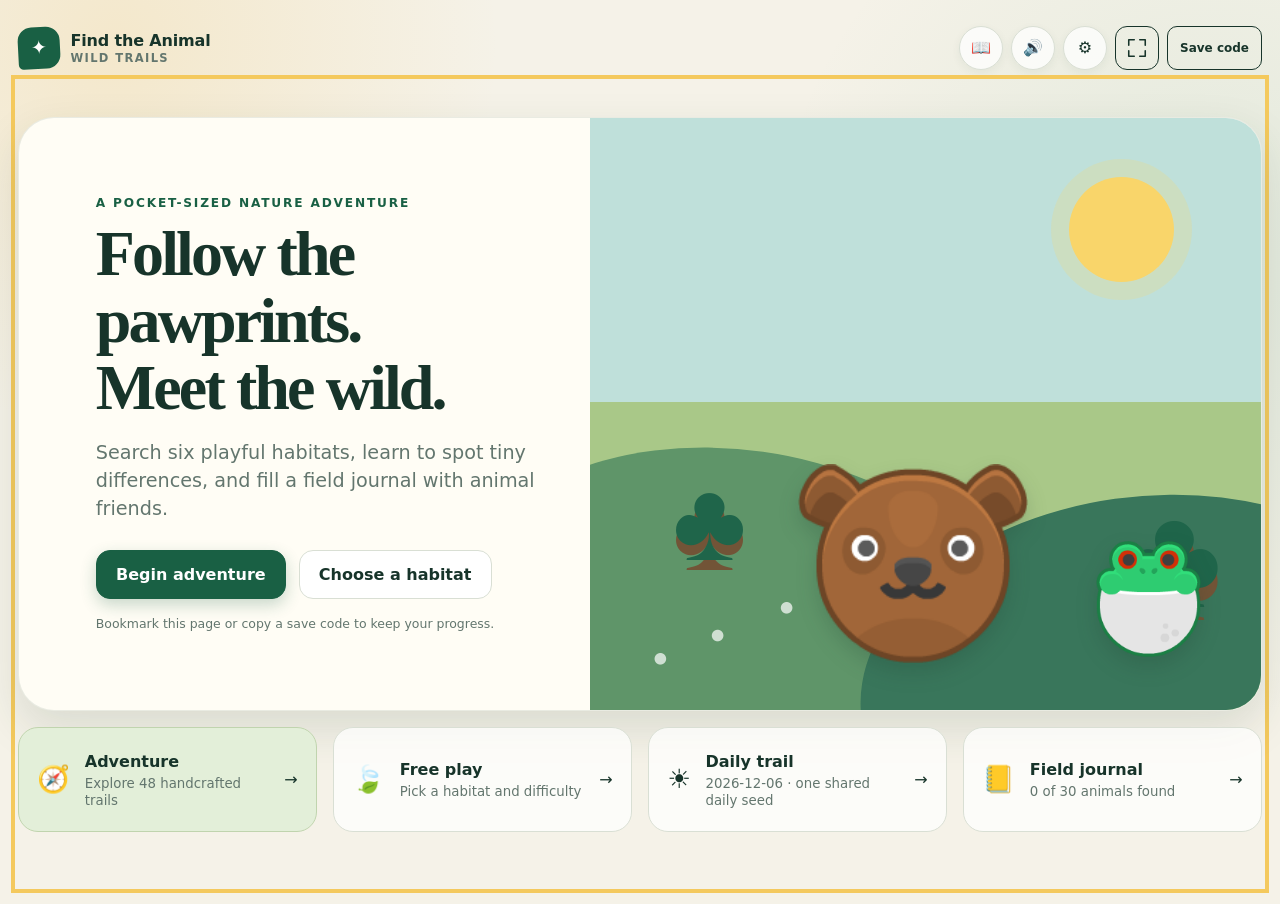
==== find-the-animal/index.html @ 939eff54 "Add matching browser game collection" ====
<!doctype html>
<html lang="en">
<head>
  <meta charset="utf-8">
  <meta name="viewport" content="width=device-width, initial-scale=1, viewport-fit=cover">
  <meta name="theme-color" content="#174936">
  <meta name="description" content="Explore illustrated habitats, find animals, and fill your field journal.">
  <title>Find the Animal · Wild Trails</title>
  <link rel="stylesheet" href="styles.css">
<link rel="stylesheet" href="screen.css?v=4">
</head>
<body data-ug-game="find-the-animal">
<script src="portable-profile.js"></script>
  <a class="skip-link" href="#mainContent">Skip to game</a>
  <div class="app-shell" id="appShell">
    <header class="app-header">
      <button class="brand button-plain" id="homeButton" type="button" aria-label="Go to home"><span class="brand-mark" aria-hidden="true">✦</span><span><strong>Find the Animal</strong><small>Wild Trails</small></span></button>
      <div class="header-actions">
        <button class="icon-button" id="journalButton" type="button" aria-label="Open field journal" title="Field journal">📖</button>
        <button class="icon-button" id="soundButton" type="button" aria-label="Mute sound" aria-pressed="false" title="Sound">🔊</button>
        <button class="icon-button" id="settingsButton" type="button" aria-label="Open settings" title="Settings">⚙</button>
      </div>
    </header>

    <main id="mainContent" tabindex="-1">
      <section class="screen home-screen active" id="homeScreen" aria-labelledby="homeTitle">
        <div class="hero-card">
          <div class="hero-copy">
            <p class="eyebrow">A pocket-sized nature adventure</p>
            <h1 id="homeTitle">Follow the pawprints.<br>Meet the wild.</h1>
            <p class="hero-text">Search six playful habitats, learn to spot tiny differences, and fill a field journal with animal friends.</p>
            <div class="hero-actions"><button class="primary-button" id="continueButton" type="button">Begin adventure</button><button class="secondary-button" id="mapButton" type="button">Choose a habitat</button></div>
            <p class="save-note" id="saveNote">Progress is saved on this device.</p>
          </div>
          <div class="hero-art" aria-hidden="true"><span class="hero-sun"></span><span class="hero-hill hill-one"></span><span class="hero-hill hill-two"></span><span class="hero-tree tree-one">♣</span><span class="hero-tree tree-two">♣</span><img class="hero-animal hero-bear" src="assets/round/bear.png" alt=""><img class="hero-animal hero-frog" src="assets/round/frog.png" alt=""><span class="paw-path">•&nbsp;&nbsp; •&nbsp;&nbsp;&nbsp; •</span></div>
        </div>
        <div class="mode-grid" aria-label="Ways to play">
          <button class="mode-card adventure-card" id="adventureCard" type="button"><span class="mode-icon" aria-hidden="true">🧭</span><span><strong>Adventure</strong><small>Explore 48 handcrafted trails</small></span><span aria-hidden="true">→</span></button>
          <button class="mode-card" id="freePlayButton" type="button"><span class="mode-icon" aria-hidden="true">🍃</span><span><strong>Free play</strong><small>Pick a habitat and difficulty</small></span><span aria-hidden="true">→</span></button>
          <button class="mode-card" id="dailyButton" type="button"><span class="mode-icon" aria-hidden="true">☀️</span><span><strong>Daily trail</strong><small id="dailyLabel">A fresh search for today</small></span><span aria-hidden="true">→</span></button>
          <button class="mode-card" id="collectionButton" type="button"><span class="mode-icon" aria-hidden="true">📒</span><span><strong>Field journal</strong><small id="collectionSummary">0 of 30 animals found</small></span><span aria-hidden="true">→</span></button>
        </div>
      </section>

      <section class="screen map-screen" id="mapScreen" aria-labelledby="mapTitle">
        <div class="screen-heading"><button class="back-button" data-back="home" type="button">← Home</button><div><p class="eyebrow">Adventure map</p><h1 id="mapTitle">Choose a habitat</h1></div><p id="mapProgress">0 of 48 trails complete</p></div>
        <div class="habitat-map" id="habitatMap"></div>
      </section>

      <section class="screen rounds-screen" id="roundsScreen" aria-labelledby="roundsTitle">
        <div class="screen-heading"><button class="back-button" data-back="map" type="button">← Map</button><div><p class="eyebrow" id="roundsEyebrow">Habitat</p><h1 id="roundsTitle">Trails</h1></div><p id="roundsProgress"></p></div>
        <div class="habitat-intro" id="habitatIntro"></div><div class="round-grid" id="roundGrid"></div>
      </section>

      <section class="screen play-screen" id="playScreen" aria-labelledby="targetText">
        <div class="play-topbar">
          <button class="back-button" id="leaveRoundButton" type="button">← Leave</button>
          <div class="trail-heading"><span id="playHabitatIcon" aria-hidden="true">🌿</span><span><strong id="playHabitat">Farm Meadow</strong><small id="playRound">Trail 1 of 8</small></span></div>
          <div class="play-stats"><span class="timer hidden" id="timer" aria-label="Elapsed time">0:00</span><span id="findProgress">0 / 1 found</span><button class="icon-button small" id="pauseButton" type="button" aria-label="Pause game">Ⅱ</button></div>
        </div>
        <div class="play-layout">
          <aside class="target-panel" aria-live="polite">
            <p class="eyebrow" id="targetEyebrow">Your next find</p>
            <div class="target-portrait-wrap"><span class="target-rays" aria-hidden="true"></span><img id="targetPreview" src="assets/round/owl.png" alt=""></div>
            <h1 id="targetText">Find the owl</h1><p id="targetClue">Look closely at its big, watchful eyes.</p>
            <div class="target-tray" id="targetTray" aria-label="Animals to find"></div>
            <button class="hint-button" id="hintButton" type="button"><span aria-hidden="true">💡</span> Give me a hint</button>
            <button class="text-button" id="speakButton" type="button"><span aria-hidden="true">◖))</span> Read the clue</button>
          </aside>
          <div class="scene-frame">
            <div class="scene" id="scene" role="group" aria-label="Animal search scene"><div class="scene-backdrop" id="sceneBackdrop" aria-hidden="true"></div><div class="animal-layer" id="animalLayer"></div><div class="hint-region" id="hintRegion" aria-hidden="true"></div><div class="scene-message" id="sceneMessage" aria-live="polite"></div><div class="scene-sparkles" id="sceneSparkles" aria-hidden="true"></div></div>
            <div class="scene-footer"><span id="ruleLabel">Match the animal in the picture</span><span><kbd>Tab</kbd> moves · <kbd>Enter</kbd> chooses</span></div>
          </div>
        </div>
      </section>

      <section class="screen journal-screen" id="journalScreen" aria-labelledby="journalTitle">
        <div class="screen-heading"><button class="back-button" data-back="home" type="button">← Home</button><div><p class="eyebrow">Your discoveries</p><h1 id="journalTitle">Field journal</h1></div><p id="journalProgress">0 of 30 discovered</p></div>
        <div class="journal-toolbar"><p>Every new friend you find gets a page in your journal.</p><div class="filter-pills" id="journalFilters" aria-label="Filter journal"></div></div><div class="journal-grid" id="journalGrid"></div>
      </section>
    </main>
  </div>

  <dialog class="game-dialog" id="resultDialog" aria-labelledby="resultTitle"><div class="dialog-art" id="resultArt" aria-hidden="true">✦</div><p class="eyebrow" id="resultEyebrow">Trail complete</p><h2 id="resultTitle">Brilliant spotting!</h2><p id="resultMessage">You found every animal on this trail.</p><div class="result-animals" id="resultAnimals"></div><div class="result-badges" id="resultBadges"></div><div class="dialog-actions"><button class="secondary-button" id="resultMapButton" type="button">Back to map</button><button class="primary-button" id="nextRoundButton" type="button">Next trail</button></div></dialog>
  <dialog class="game-dialog compact-dialog" id="pauseDialog" aria-labelledby="pauseTitle"><p class="eyebrow">Take a breather</p><h2 id="pauseTitle">Trail paused</h2><p>Your animals will stay exactly where they are.</p><div class="dialog-actions stacked"><button class="primary-button" id="resumeButton" type="button">Keep searching</button><button class="secondary-button" id="restartButton" type="button">Restart trail</button><button class="text-button" id="pauseLeaveButton" type="button">Leave trail</button></div></dialog>
  <dialog class="game-dialog settings-dialog" id="settingsDialog" aria-labelledby="settingsTitle"><p class="eyebrow">Make it yours</p><h2 id="settingsTitle">Settings</h2><label class="setting-row"><span><strong>Sound effects</strong><small>Friendly taps, chirps, and celebrations</small></span><input id="soundSetting" type="checkbox"></label><label class="setting-row"><span><strong>Gentle motion</strong><small>Small bounces and sparkle effects</small></span><input id="motionSetting" type="checkbox"></label><label class="setting-row"><span><strong>Offer automatic help</strong><small>Suggest a hint after a quiet moment</small></span><input id="autoHintSetting" type="checkbox"></label><button class="danger-button" id="resetProgressButton" type="button">Reset adventure progress</button><button class="primary-button full-button" id="closeSettingsButton" type="button">Done</button></dialog>
  <dialog class="game-dialog setup-dialog" id="freePlayDialog" aria-labelledby="freePlayTitle"><p class="eyebrow">Build your own trail</p><h2 id="freePlayTitle">Free play</h2><fieldset><legend>Habitat</legend><div class="choice-grid" id="freeHabitatChoices"></div></fieldset><fieldset><legend>Difficulty</legend><div class="choice-grid three" id="difficultyChoices"><label><input type="radio" name="difficulty" value="easy" checked><span>Easy<small>8 animals</small></span></label><label><input type="radio" name="difficulty" value="medium"><span>Medium<small>14 animals</small></span></label><label><input type="radio" name="difficulty" value="hard"><span>Tricky<small>20 animals</small></span></label></div></fieldset><label class="setting-row"><span><strong>Challenge clock</strong><small>Track time and careful choices</small></span><input id="challengeSetting" type="checkbox"></label><div class="dialog-actions"><button class="secondary-button" id="cancelFreePlayButton" type="button">Cancel</button><button class="primary-button" id="startFreePlayButton" type="button">Start trail</button></div></dialog>
  <dialog class="game-dialog compact-dialog" id="confirmDialog" aria-labelledby="confirmTitle"><h2 id="confirmTitle">Reset all progress?</h2><p>This clears the field journal, trail stamps, and settings saved on this device.</p><div class="dialog-actions"><button class="secondary-button" id="cancelResetButton" type="button">Keep progress</button><button class="danger-button" id="confirmResetButton" type="button">Reset everything</button></div></dialog>
  <div class="toast" id="toast" role="status" aria-live="polite"></div>
  <script src="game.js"></script>
<script src="screen.js?v=4"></script>
</body>
</html>
---- find-the-animal/styles.css ----
:root{--ink:#17342a;--muted:#63766e;--paper:#fffdf5;--cream:#f5f0df;--line:#d9dfd4;--green:#196044;--green-dark:#113f30;--lime:#d9ed9d;--gold:#efb949;--coral:#ef765e;--shadow:0 18px 45px rgba(31,62,48,.13);--soft-shadow:0 8px 24px rgba(31,62,48,.1);--radius:24px}
*{box-sizing:border-box}html{min-width:300px;background:#e8ecdf}body{margin:0;min-height:100vh;color:var(--ink);background:radial-gradient(circle at 9% 5%,rgba(239,185,73,.18),transparent 24rem),radial-gradient(circle at 95% 30%,rgba(107,176,143,.14),transparent 28rem),#f5f2e8;font-family:ui-rounded,"Avenir Next","Segoe UI",system-ui,sans-serif;line-height:1.45}button,input{font:inherit}button{color:inherit}button:focus-visible,input:focus-visible,[tabindex]:focus-visible{outline:4px solid #f4c95d;outline-offset:3px}button,label{-webkit-tap-highlight-color:transparent}.hidden{display:none!important}.skip-link{position:fixed;z-index:1000;left:1rem;top:-5rem;padding:.7rem 1rem;background:white;border-radius:10px}.skip-link:focus{top:1rem}
.app-shell{width:min(1440px,100%);min-height:100vh;margin:auto;padding:max(14px,env(safe-area-inset-top)) max(18px,env(safe-area-inset-right)) max(18px,env(safe-area-inset-bottom)) max(18px,env(safe-area-inset-left))}.app-header{height:68px;display:flex;align-items:center;justify-content:space-between;gap:1rem}.button-plain{border:0;background:none;padding:0;cursor:pointer}.brand{display:inline-flex;align-items:center;gap:.65rem;text-align:left}.brand-mark{display:grid;place-items:center;width:42px;height:42px;color:white;background:var(--green);border-radius:14px 14px 14px 5px;font-size:1.2rem;transform:rotate(-3deg)}.brand strong,.brand small{display:block;line-height:1.12}.brand strong{font-size:1rem;letter-spacing:-.01em}.brand small{margin-top:2px;color:var(--muted);font-size:.72rem;text-transform:uppercase;letter-spacing:.12em;font-weight:800}.header-actions{display:flex;gap:.5rem}.icon-button{width:44px;height:44px;border:1px solid var(--line);border-radius:50%;background:rgba(255,255,255,.76);box-shadow:0 3px 10px rgba(31,62,48,.06);cursor:pointer}.icon-button:hover{background:white;transform:translateY(-1px)}.icon-button.small{width:36px;height:36px;font-weight:900}
main{min-height:calc(100vh - 96px)}.screen{display:none;animation:screen-in .28s ease both}.screen.active{display:block}@keyframes screen-in{from{opacity:0;transform:translateY(7px)}}.eyebrow{margin:0 0 .45rem;color:var(--green);font-size:.76rem;font-weight:900;letter-spacing:.15em;text-transform:uppercase}h1,h2,p{margin-top:0}h1{letter-spacing:-.045em;line-height:1.05}.home-screen{padding:2.2rem 0 1rem}
.hero-card{min-height:460px;display:grid;grid-template-columns:minmax(0,.92fr) minmax(390px,1.08fr);overflow:hidden;background:var(--paper);border:1px solid rgba(73,105,89,.12);border-radius:36px;box-shadow:var(--shadow)}.hero-copy{align-self:center;padding:clamp(2rem,6vw,5rem);padding-right:2rem}.hero-copy h1{max-width:640px;margin-bottom:1.1rem;font-family:Georgia,"Times New Roman",serif;font-size:clamp(2.6rem,5vw,5rem);font-weight:600}.hero-text{max-width:570px;color:var(--muted);font-size:clamp(1rem,1.5vw,1.2rem)}.hero-actions,.dialog-actions{display:flex;flex-wrap:wrap;gap:.8rem;margin-top:1.7rem}.save-note{margin:1rem 0 0;color:var(--muted);font-size:.78rem}.primary-button,.secondary-button,.danger-button,.hint-button{min-height:48px;padding:.76rem 1.2rem;border-radius:14px;font-weight:850;cursor:pointer;transition:transform .15s,box-shadow .15s,background .15s}.primary-button{color:white;background:var(--green);border:1px solid var(--green);box-shadow:0 6px 16px rgba(25,96,68,.24)}.primary-button:hover{background:var(--green-dark);transform:translateY(-1px)}.secondary-button{background:white;border:1px solid var(--line)}.secondary-button:hover{border-color:#97ad9f;transform:translateY(-1px)}.danger-button{color:#8d271d;background:#fff0ec;border:1px solid #f0b6ad}.text-button{padding:.55rem .4rem;border:0;background:transparent;color:var(--green);text-decoration:underline;text-underline-offset:4px;font-weight:800;cursor:pointer}.full-button{width:100%;margin-top:1rem}
.hero-art{position:relative;min-height:460px;overflow:hidden;background:linear-gradient(#bfe0da 0 48%,#a9c888 48% 100%);isolation:isolate}.hero-sun{position:absolute;width:105px;height:105px;right:13%;top:10%;background:#f9d56a;border-radius:50%;box-shadow:0 0 0 18px rgba(249,213,106,.22)}.hero-hill{position:absolute;bottom:-18%;width:84%;height:62%;border-radius:50% 50% 0 0}.hill-one{left:-20%;background:#5f9569;transform:rotate(8deg)}.hill-two{right:-24%;bottom:-26%;background:#39765b;transform:rotate(-8deg)}.hero-tree{position:absolute;bottom:25%;color:#1f654a;font-family:Georgia,serif;font-size:10rem;line-height:.5;text-shadow:0 15px #725437}.tree-one{left:10%;transform:scale(.7)}.tree-two{right:5%;bottom:19%;transform:scale(.9)}.hero-animal{position:absolute;z-index:2;filter:drop-shadow(0 10px 10px rgba(29,61,45,.2));animation:float 4s ease-in-out infinite}.hero-bear{width:clamp(140px,22vw,230px);left:31%;bottom:8%}.hero-frog{width:clamp(72px,10vw,105px);right:9%;bottom:9%;animation-delay:-1.5s}.paw-path{position:absolute;left:8%;bottom:8%;color:rgba(255,255,255,.7);font-size:2.5rem;transform:rotate(-22deg)}@keyframes float{50%{transform:translateY(-8px) rotate(1deg)}}
.mode-grid{display:grid;grid-template-columns:repeat(4,1fr);gap:1rem;margin-top:1rem}.mode-card{min-height:105px;display:grid;grid-template-columns:auto 1fr auto;align-items:center;gap:.9rem;padding:1rem 1.15rem;text-align:left;background:rgba(255,255,255,.73);border:1px solid var(--line);border-radius:20px;cursor:pointer}.mode-card:hover{background:white;border-color:#9cad9e;transform:translateY(-2px);box-shadow:var(--soft-shadow)}.mode-card strong,.mode-card small{display:block}.mode-card small{margin-top:.2rem;color:var(--muted);line-height:1.25}.mode-icon{font-size:1.65rem}.adventure-card{background:#e3efd9;border-color:#c0d4ae}
.screen-heading{min-height:112px;display:grid;grid-template-columns:minmax(120px,1fr) auto minmax(120px,1fr);align-items:center;gap:1rem}.screen-heading>div{text-align:center}.screen-heading h1{margin:0;font-family:Georgia,serif;font-size:clamp(2rem,4vw,3rem);font-weight:600}.screen-heading>p{margin:0;justify-self:end;color:var(--muted);font-weight:750}.back-button{justify-self:start;padding:.65rem .85rem;background:rgba(255,255,255,.7);border:1px solid var(--line);border-radius:12px;font-weight:800;cursor:pointer}
.habitat-map{display:grid;grid-template-columns:repeat(3,minmax(0,1fr));gap:1rem;padding-bottom:2rem}.habitat-card{position:relative;min-height:250px;overflow:hidden;padding:1.4rem;text-align:left;border:0;border-radius:26px;box-shadow:var(--soft-shadow);cursor:pointer;isolation:isolate}.habitat-card::before,.habitat-card::after{content:"";position:absolute;z-index:-1;border-radius:50%}.habitat-card::before{width:250px;height:150px;right:-50px;bottom:-65px;background:rgba(255,255,255,.18)}.habitat-card::after{width:120px;height:120px;right:40px;top:-50px;background:rgba(255,255,255,.15)}.habitat-card:hover:not(:disabled){transform:translateY(-3px);box-shadow:0 14px 32px rgba(31,62,48,.17)}.habitat-card:disabled{filter:saturate(.25);cursor:not-allowed;opacity:.72}.habitat-card .map-icon{display:block;margin:.4rem 0 2.5rem;font-size:3.7rem;filter:drop-shadow(0 5px 4px rgba(0,0,0,.1))}.habitat-card h2{margin-bottom:.2rem;font-family:Georgia,serif;font-size:1.6rem}.habitat-card p{margin:0;opacity:.75}.habitat-card .card-progress{position:absolute;top:1rem;right:1rem;padding:.35rem .65rem;background:rgba(255,255,255,.7);border-radius:999px;font-size:.75rem;font-weight:850}.habitat-card .lock{position:absolute;inset:0;display:grid;place-content:center;text-align:center;background:rgba(244,242,231,.45);backdrop-filter:blur(2px);font-weight:850}.habitat-card .lock span{font-size:1.5rem}
.habitat-intro{min-height:130px;display:flex;align-items:center;gap:1.4rem;padding:1.25rem 1.5rem;margin-bottom:1rem;border-radius:24px;background:var(--paper);border:1px solid var(--line)}.habitat-intro .intro-icon{font-size:4rem}.habitat-intro h2{margin-bottom:.2rem}.habitat-intro p{margin:0;color:var(--muted)}.round-grid{display:grid;grid-template-columns:repeat(4,1fr);gap:1rem;padding-bottom:2rem}.round-card{position:relative;min-height:175px;padding:1.1rem;text-align:left;background:rgba(255,255,255,.78);border:1px solid var(--line);border-radius:20px;cursor:pointer}.round-card:hover:not(:disabled){background:white;transform:translateY(-2px);box-shadow:var(--soft-shadow)}.round-card:disabled{opacity:.5;cursor:not-allowed}.round-card .round-number{display:grid;place-items:center;width:36px;height:36px;margin-bottom:1.2rem;border-radius:50%;background:var(--cream);font-weight:900}.round-card.complete .round-number{color:white;background:var(--green)}.round-card h3{margin:0 0 .25rem;font-size:1rem}.round-card p{margin:0;color:var(--muted);font-size:.84rem}.round-card .stars{position:absolute;top:1.1rem;right:1rem;color:#d49920;letter-spacing:.08em}
.play-screen{padding-top:.35rem}.play-topbar{min-height:58px;display:grid;grid-template-columns:1fr auto 1fr;align-items:center;gap:1rem}.trail-heading{display:inline-flex;align-items:center;gap:.6rem}.trail-heading>span:first-child{font-size:1.55rem}.trail-heading strong,.trail-heading small{display:block;text-align:center}.trail-heading small{color:var(--muted);font-size:.72rem}.play-stats{justify-self:end;display:flex;align-items:center;gap:.7rem;color:var(--muted);font-size:.85rem;font-weight:850}.timer{color:var(--green);font-variant-numeric:tabular-nums}.play-layout{height:calc(100vh - 148px);min-height:540px;display:grid;grid-template-columns:minmax(225px,280px) minmax(0,1fr);gap:1rem}.target-panel{display:flex;flex-direction:column;align-items:center;overflow:auto;padding:1.15rem;text-align:center;background:rgba(255,253,245,.88);border:1px solid var(--line);border-radius:24px;box-shadow:var(--soft-shadow)}.target-portrait-wrap{position:relative;width:125px;height:125px;display:grid;place-items:center;margin:.3rem auto .8rem}.target-rays{position:absolute;inset:0;border-radius:50%;background:repeating-conic-gradient(from 0deg,rgba(239,185,73,.3) 0 8deg,transparent 8deg 20deg);animation:spin 18s linear infinite}.target-portrait-wrap img{position:relative;width:95px;height:95px;object-fit:contain;filter:drop-shadow(0 5px 5px rgba(30,55,42,.12))}@keyframes spin{to{transform:rotate(1turn)}}.target-panel h1{margin-bottom:.45rem;font-family:Georgia,serif;font-size:1.65rem;font-weight:600}.target-panel>p:not(.eyebrow){color:var(--muted);font-size:.9rem}.target-tray{display:flex;justify-content:center;flex-wrap:wrap;gap:.35rem;min-height:40px;margin:.25rem 0 .8rem}.tray-animal{width:38px;height:38px;display:grid;place-items:center;background:white;border:1px solid var(--line);border-radius:50%}.tray-animal img{width:31px;height:31px;object-fit:contain}.tray-animal.found{background:#d9ed9d;opacity:.6}.tray-animal.found img{filter:grayscale(1)}.hint-button{width:100%;margin-top:auto;color:var(--green-dark);background:var(--lime);border:1px solid #bfd279}.hint-button:hover{background:#cce281;transform:translateY(-1px)}.target-panel .text-button{margin-top:.3rem;font-size:.82rem}
.scene-frame{min-width:0;display:flex;flex-direction:column;overflow:hidden;background:white;border:1px solid rgba(37,75,56,.15);border-radius:26px;box-shadow:var(--shadow)}.scene{position:relative;flex:1;min-height:0;overflow:hidden;isolation:isolate;container-type:size}.scene-backdrop,.animal-layer,.hint-region{position:absolute;inset:0}.scene-backdrop{z-index:-3;overflow:hidden}.scene-backdrop::before,.scene-backdrop::after{content:"";position:absolute;pointer-events:none}.animal-layer{z-index:2}.scene-footer{min-height:42px;display:flex;justify-content:space-between;gap:1rem;align-items:center;padding:.55rem 1rem;color:var(--muted);background:#fffdf8;border-top:1px solid var(--line);font-size:.78rem}kbd{padding:.1rem .3rem;background:#f1efe6;border:1px solid #ccc9bd;border-radius:4px;font:inherit;font-size:.7rem}
.scene.farm .scene-backdrop{background:linear-gradient(#a9dbe1 0 55%,#a5cd77 55% 100%)}.scene.woodland .scene-backdrop{background:linear-gradient(#b8d1b0 0 52%,#668c58 52% 100%)}.scene.savanna .scene-backdrop{background:linear-gradient(#efcb80 0 58%,#cea84f 58% 100%)}.scene.rainforest .scene-backdrop{background:linear-gradient(#86c6af 0 50%,#327657 50% 100%)}.scene.bamboo .scene-backdrop{background:linear-gradient(#d9e7a9 0 50%,#8cb76c 50% 100%)}.scene.coast .scene-backdrop{background:linear-gradient(#9dd8e6 0 48%,#5eb7c6 48% 72%,#e8d099 72% 100%)}.scene-backdrop::before{left:-6%;bottom:-21%;width:68%;height:53%;background:rgba(255,255,255,.18);border-radius:50%;transform:rotate(5deg);box-shadow:450px 20px 0 rgba(28,85,59,.13)}.scene-backdrop::after{right:7%;top:9%;width:74px;height:74px;background:rgba(255,227,128,.9);border-radius:50%;box-shadow:0 0 0 15px rgba(255,227,128,.2)}.landmark{position:absolute;pointer-events:none;user-select:none;filter:drop-shadow(0 7px 5px rgba(26,63,45,.11))}.landmark.tree{bottom:15%;width:16%;height:45%}.landmark.tree::before{content:"";position:absolute;left:43%;bottom:0;width:14%;height:48%;background:#725238;border-radius:8px}.landmark.tree::after{content:"";position:absolute;inset:0 0 32%;background:#39785b;border-radius:50% 45% 48% 42%}.landmark.tree.one{left:2%;transform:scale(.8)}.landmark.tree.two{right:2%;transform:scale(1.15)}.landmark.barn{left:38%;bottom:27%;width:21%;height:28%;background:#b95042;clip-path:polygon(0 28%,50% 0,100% 28%,100% 100%,0 100%)}.landmark.barn::after{content:"";position:absolute;left:38%;bottom:0;width:25%;height:45%;background:#f1d49a;border-radius:4px 4px 0 0}.landmark.pond{left:30%;bottom:5%;width:34%;height:12%;background:rgba(83,174,192,.58);border-radius:50%;border:6px solid rgba(209,220,148,.6)}.landmark.mountain{left:22%;bottom:36%;width:30%;height:31%;background:rgba(80,118,103,.25);clip-path:polygon(50% 0,100% 100%,0 100%)}.landmark.reeds{left:8%;bottom:17%;width:3px;height:20%;background:#477449;box-shadow:12px 10px #477449,24px -5px #477449,36px 12px #477449}.landmark.bamboo-stalk{bottom:8%;width:12px;height:72%;background:repeating-linear-gradient(#608d4f 0 22px,#a9cb70 22px 26px);border-radius:8px;opacity:.72}.landmark.bamboo-stalk.one{left:8%;transform:rotate(-4deg)}.landmark.bamboo-stalk.two{right:9%;transform:rotate(5deg);height:64%}.landmark.ice{right:4%;bottom:21%;width:30%;height:18%;background:rgba(231,250,255,.74);clip-path:polygon(0 85%,15% 38%,35% 55%,55% 0,72% 52%,100% 73%,100% 100%,0 100%)}
.animal-button{position:absolute;left:var(--x);top:var(--y);width:clamp(48px,var(--animal-size,10cqw),88px);aspect-ratio:1;padding:3px;border:0;border-radius:50%;background:transparent;cursor:pointer;transform:translate(-50%,-50%) rotate(var(--rotation));transition:filter .2s,opacity .2s,transform .2s;touch-action:manipulation}.animal-button img{width:100%;height:100%;object-fit:contain;pointer-events:none;filter:drop-shadow(0 5px 3px rgba(25,50,39,.22))}.animal-button:hover{transform:translate(-50%,-50%) rotate(0) scale(1.1);z-index:5}.animal-button:focus-visible{z-index:6;background:rgba(255,255,255,.32);border-radius:18px}.animal-button.wrong{animation:nope .42s ease}.animal-button.found{pointer-events:none;filter:saturate(.45);opacity:.54}.animal-button.found::after{content:"✓";position:absolute;right:-2px;top:-4px;display:grid;place-items:center;width:24px;height:24px;color:white;background:var(--green);border:3px solid white;border-radius:50%;font-weight:900}.animal-button.target-hint{z-index:8;animation:target-pulse 1s ease infinite}.animal-button.target-hint::before{content:"";position:absolute;inset:-8px;border:4px solid #fff4a3;border-radius:50%;box-shadow:0 0 0 4px #e99e22}@keyframes nope{25%,75%{transform:translate(calc(-50% - 8px),-50%) rotate(-7deg)}50%{transform:translate(calc(-50% + 8px),-50%) rotate(7deg)}}@keyframes target-pulse{50%{transform:translate(-50%,-50%) scale(1.14) rotate(0)}}.scene.hint-dim .animal-button:not(.target-hint):not(.found){opacity:.28;filter:grayscale(.35)}.hint-region{z-index:1;display:none;width:48%;height:48%;left:var(--hint-x);top:var(--hint-y);transform:translate(-50%,-50%);border:5px dashed rgba(255,244,163,.95);border-radius:50%;background:rgba(255,236,131,.14);box-shadow:0 0 0 999px rgba(16,58,42,.08)}.hint-region.visible{display:block;animation:region-in .4s ease}@keyframes region-in{from{transform:translate(-50%,-50%) scale(.8);opacity:0}}.scene-message{position:absolute;z-index:20;left:50%;bottom:5%;max-width:80%;padding:.65rem 1rem;color:white;background:rgba(18,56,42,.92);border-radius:999px;font-size:.88rem;font-weight:800;text-align:center;opacity:0;transform:translate(-50%,8px);pointer-events:none}.scene-message.visible{animation:message 2.2s ease}@keyframes message{12%,78%{opacity:1;transform:translate(-50%,0)}}.scene-sparkles{position:absolute;z-index:20;pointer-events:none}.spark{position:absolute;width:9px;height:9px;border-radius:50% 0 50% 50%;background:var(--spark);animation:burst .75s ease-out both}@keyframes burst{from{transform:translate(0,0) scale(.2) rotate(0);opacity:1}to{transform:translate(var(--dx),var(--dy)) scale(1.3) rotate(160deg);opacity:0}}
.journal-toolbar{display:flex;justify-content:space-between;align-items:center;gap:1rem;margin-bottom:1rem}.journal-toolbar p{margin:0;color:var(--muted)}.filter-pills{display:flex;flex-wrap:wrap;justify-content:flex-end;gap:.4rem}.filter-pill{padding:.4rem .7rem;background:white;border:1px solid var(--line);border-radius:999px;font-size:.8rem;cursor:pointer}.filter-pill.active{color:white;background:var(--green);border-color:var(--green)}.journal-grid{display:grid;grid-template-columns:repeat(6,minmax(0,1fr));gap:.8rem;padding-bottom:2rem}.journal-entry{min-height:165px;display:flex;flex-direction:column;align-items:center;justify-content:center;gap:.5rem;padding:.85rem;background:rgba(255,255,255,.75);border:1px solid var(--line);border-radius:18px;text-align:center}.journal-entry img{width:92px;height:82px;object-fit:contain}.journal-entry strong{text-transform:capitalize}.journal-entry small{color:var(--muted)}.journal-entry.unknown img{filter:grayscale(1) brightness(.2);opacity:.13}.journal-entry.unknown strong{color:var(--muted)}
dialog{color:var(--ink)}.game-dialog{width:min(520px,calc(100% - 2rem));padding:2rem;text-align:center;background:var(--paper);border:0;border-radius:28px;box-shadow:0 25px 80px rgba(20,48,35,.3)}.game-dialog::backdrop{background:rgba(14,42,31,.57);backdrop-filter:blur(4px)}.game-dialog[open]{animation:dialog-in .24s ease}@keyframes dialog-in{from{opacity:0;transform:scale(.94) translateY(8px)}}.game-dialog h2{margin-bottom:.6rem;font-family:Georgia,serif;font-size:2rem}.game-dialog>p:not(.eyebrow){color:var(--muted)}.dialog-art{width:66px;height:66px;display:grid;place-items:center;margin:0 auto .8rem;color:white;background:var(--green);border-radius:50% 50% 50% 15%;font-size:2rem}.result-animals{display:flex;flex-wrap:wrap;justify-content:center;gap:.45rem;margin:1rem 0}.result-animals img{width:58px;height:58px;padding:4px;object-fit:contain;background:white;border:1px solid var(--line);border-radius:50%}.result-badges{display:flex;justify-content:center;gap:.45rem;color:#835c0f;font-size:.84rem;font-weight:850}.result-badges span{padding:.4rem .65rem;background:#fff2bd;border-radius:999px}.dialog-actions{justify-content:center}.dialog-actions.stacked{flex-direction:column}.compact-dialog{width:min(420px,calc(100% - 2rem))}.settings-dialog{text-align:left}.settings-dialog .eyebrow,.settings-dialog h2{text-align:center}.setting-row{display:flex;align-items:center;justify-content:space-between;gap:1rem;padding:.9rem 0;border-bottom:1px solid var(--line);cursor:pointer}.setting-row strong,.setting-row small{display:block}.setting-row small{margin-top:.15rem;color:var(--muted);font-size:.78rem}.setting-row input{width:48px;height:26px;accent-color:var(--green)}.settings-dialog .danger-button{width:100%;margin-top:1rem}.setup-dialog{width:min(610px,calc(100% - 2rem));text-align:left}.setup-dialog .eyebrow,.setup-dialog h2{text-align:center}fieldset{margin:1rem 0;padding:0;border:0}legend{margin-bottom:.5rem;font-weight:850}.choice-grid{display:grid;grid-template-columns:repeat(3,1fr);gap:.5rem}.choice-grid label{cursor:pointer}.choice-grid input{position:absolute;opacity:0}.choice-grid label>span{min-height:64px;display:flex;flex-direction:column;justify-content:center;padding:.65rem;background:white;border:2px solid var(--line);border-radius:12px;text-align:center;font-weight:850}.choice-grid label small{display:block;color:var(--muted);font-size:.72rem;font-weight:600}.choice-grid input:checked+span{border-color:var(--green);background:#e6f1df}.choice-grid input:focus-visible+span{outline:4px solid #f4c95d;outline-offset:2px}.toast{position:fixed;z-index:2000;left:50%;bottom:max(24px,env(safe-area-inset-bottom));max-width:calc(100% - 2rem);padding:.7rem 1rem;color:white;background:#173f31;border-radius:999px;box-shadow:var(--soft-shadow);opacity:0;transform:translate(-50%,12px);pointer-events:none}.toast.visible{animation:toast 2.8s ease}@keyframes toast{12%,82%{opacity:1;transform:translate(-50%,0)}}
@media(max-width:1000px){.hero-card{grid-template-columns:1fr 1fr}.mode-grid{grid-template-columns:repeat(2,1fr)}.habitat-map{grid-template-columns:repeat(2,1fr)}.round-grid{grid-template-columns:repeat(3,1fr)}.journal-grid{grid-template-columns:repeat(4,1fr)}}
@media(max-width:760px){.app-shell{padding-left:10px;padding-right:10px}.app-header{height:58px}.brand-mark{width:36px;height:36px}.brand strong{font-size:.9rem}.hero-card{min-height:auto;display:flex;flex-direction:column;border-radius:26px}.hero-copy{padding:2rem 1.3rem}.hero-copy h1{font-size:clamp(2.45rem,12vw,4rem)}.hero-art{min-height:290px;order:-1}.mode-grid{grid-template-columns:1fr}.mode-card{min-height:84px}.screen-heading{grid-template-columns:auto 1fr;padding:1rem 0}.screen-heading>div{text-align:left}.screen-heading>p{grid-column:2;justify-self:start;font-size:.82rem}.habitat-map{grid-template-columns:1fr}.habitat-card{min-height:210px}.round-grid{grid-template-columns:repeat(2,1fr)}.play-topbar{grid-template-columns:auto 1fr auto}.trail-heading{justify-content:center}.play-stats>span:not(.timer){display:none}.play-layout{height:auto;min-height:calc(100vh - 128px);display:flex;flex-direction:column;gap:.6rem}.target-panel{position:relative;min-height:150px;display:grid;grid-template-columns:80px 1fr auto;grid-template-rows:auto auto auto;column-gap:.75rem;padding:.75rem;text-align:left;overflow:visible}.target-panel .eyebrow{grid-column:2;margin:0}.target-portrait-wrap{grid-row:1/4;width:76px;height:76px;margin:0}.target-portrait-wrap img{width:66px;height:66px}.target-panel h1{grid-column:2;margin:0;font-size:1.35rem}.target-panel>p:not(.eyebrow){grid-column:2;margin:0;font-size:.78rem}.target-tray{grid-column:3;grid-row:1/4;align-self:center;flex-direction:column;margin:0}.tray-animal{width:29px;height:29px}.tray-animal img{width:24px;height:24px}.hint-button{position:absolute;right:8px;bottom:-48px;z-index:30;width:auto;min-height:40px;padding:.55rem .75rem;font-size:.78rem}.target-panel .text-button{display:none}.scene-frame{min-height:470px;border-radius:20px}.scene-footer{justify-content:center}.scene-footer span:last-child{display:none}.animal-button{width:clamp(46px,var(--animal-size,14cqw),68px)}.journal-toolbar{align-items:flex-start;flex-direction:column}.filter-pills{justify-content:flex-start}.journal-grid{grid-template-columns:repeat(3,1fr)}}
@media(max-width:430px){.header-actions .icon-button{width:38px;height:38px}.round-grid{gap:.6rem}.round-card{min-height:155px;padding:.9rem}.journal-grid{grid-template-columns:repeat(2,1fr)}.journal-entry{min-height:150px}.choice-grid{grid-template-columns:repeat(2,1fr)}.game-dialog{padding:1.3rem}}
@media(max-height:570px) and (orientation:landscape){.app-header{display:none}main{min-height:100vh}.play-screen{padding:4px}.play-topbar{min-height:42px}.play-layout{height:calc(100vh - 50px);min-height:0;display:grid;grid-template-columns:195px 1fr}.target-panel{display:flex;min-height:0;padding:.6rem;text-align:center}.target-panel .target-portrait-wrap{width:65px;height:65px;margin:0}.target-panel .target-portrait-wrap img{width:55px;height:55px}.target-panel h1{font-size:1.15rem}.target-panel>p:not(.eyebrow),.target-panel .text-button{display:none}.target-tray{flex-direction:row}.hint-button{position:static;width:100%;margin-top:auto}.scene-frame{min-height:0}}
@media(prefers-reduced-motion:reduce){*,*::before,*::after{scroll-behavior:auto!important;animation-duration:.01ms!important;animation-iteration-count:1!important;transition-duration:.01ms!important}}body.reduce-motion *,body.reduce-motion *::before,body.reduce-motion *::after{animation-duration:.01ms!important;animation-iteration-count:1!important;transition-duration:.01ms!important}
---- find-the-animal/screen.css ----
/* Scoped display controls, usable with every game's own visual theme. */
.ug-screen-toggle{box-sizing:border-box!important;display:inline-flex!important;align-items:center;justify-content:center;flex:0 0 44px;width:44px!important;min-width:44px!important;height:44px!important;min-height:44px!important;padding:10px!important;border:1px solid currentColor!important;border-radius:12px!important;background:transparent!important;color:inherit!important;cursor:pointer;touch-action:manipulation;pointer-events:auto;vertical-align:middle}
.ug-screen-toggle svg{display:block!important;width:22px!important;height:22px!important;fill:none!important;stroke:currentColor!important;stroke-width:1.7;stroke-linecap:round;stroke-linejoin:round}
.ug-screen-label,.ug-screen-status:not(.ug-screen-notice){position:absolute;width:1px;height:1px;padding:0;margin:-1px;overflow:hidden;clip-path:inset(50%);white-space:nowrap;border:0}
.ug-screen-toggle:focus-visible,.ug-screen-exit:focus-visible{outline:3px solid #d3a942!important;outline-offset:3px}
.ug-screen-exit{position:fixed;z-index:2147483000;right:max(8px,env(safe-area-inset-right));bottom:max(8px,env(safe-area-inset-bottom));min-height:44px;padding:9px 14px;border:1px solid #688279;border-radius:12px;background:#173e35;color:#fffcef;font:600 13px/1.3 system-ui,sans-serif;box-shadow:0 3px 16px #0003;cursor:pointer;touch-action:manipulation}
.ug-screen-exit[hidden]{display:none!important}
.ug-screen-notice{position:fixed;z-index:2147482999;left:max(12px,env(safe-area-inset-left));bottom:max(64px,calc(env(safe-area-inset-bottom) + 56px));width:min(340px,calc(100% - 24px));margin:0;padding:10px 14px;border-radius:12px;color:#fffcef;background:#173e35;font:13px/1.5 system-ui,sans-serif;pointer-events:none}
html.ug-fullscreen{width:100%;height:100%;min-height:100dvh;overflow:auto}
.ug-fullscreen body{min-height:100dvh}
.ug-fullscreen .shell{max-width:1600px}
/* The exit never covers a canvas: reserve space below its touch controls. */
.ug-fullscreen body{padding-bottom:60px}
.ug-fullscreen body[data-ug-game="swipe"]{padding-bottom:0}
.ug-fullscreen body[data-ug-game="swipe"] .ug-screen-exit{top:max(8px,env(safe-area-inset-top));bottom:auto;right:50%;transform:translateX(50%)}
.ug-fullscreen body[data-ug-game="pearls"] .touch-controls{bottom:76px}
.ug-fullscreen body[data-ug-game="pearls"] .ability-bar{bottom:64px}
/* Long labels wrap rather than stretching phone headers or hiding controls. */
.ug-screen-host{flex-wrap:wrap}
.ug-screen-toggle.ug-screen-secondary{display:none!important}
@media(max-height:570px) and (orientation:landscape){body[data-ug-game="find-the-animal"] .ug-screen-secondary{display:inline-flex!important}}
@media(max-height:570px) and (orientation:landscape){body[data-ug-game="find-the-animal"]:has(#playScreen:not(.active)) .app-header{display:flex}}
@media(max-width:640px) and (max-height:650px){body[data-ug-game="dune-arcanum"] .ug-screen-secondary{display:inline-flex!important}}
@media(min-width:641px) and (max-height:520px){body[data-ug-game="dune-arcanum"] .ug-screen-secondary{display:inline-flex!important}}
@media(max-width:760px){.ug-screen-host{gap:5px!important}.ug-screen-host.ug-screen-host{min-width:0}.ug-screen-toggle{flex-basis:44px}.ug-fullscreen .shell{padding-left:max(12px,env(safe-area-inset-left));padding-right:max(12px,env(safe-area-inset-right))}}
@media(pointer:coarse){.ug-screen-host button,.ug-screen-host a{min-height:44px}.ug-screen-host button{touch-action:manipulation}}
@media(pointer:coarse){body[data-game] .tool,body[data-game] .cell,body[data-game] .direction-pad button,body[data-game] .joint-controls button{min-height:44px;touch-action:manipulation}}
@media(prefers-reduced-motion:reduce){.ug-screen-toggle,.ug-screen-exit{transition:none!important}}
.ug-profile-open{min-width:44px;min-height:44px;padding:8px 12px;border:1px solid currentColor;border-radius:10px;background:transparent;color:inherit;font:600 12px system-ui;cursor:pointer}.ug-profile-dialog{box-sizing:border-box;width:min(92vw,560px);max-height:85dvh;overflow:auto;padding:24px;border:1px solid #cdd5c3;border-radius:18px;background:#fffaf0;color:#243e3a;font:16px/1.6 system-ui}.ug-profile-dialog::backdrop{background:#173e3580}.ug-profile-dialog textarea{box-sizing:border-box;width:100%;font:13px/1.5 monospace;padding:10px}.ug-profile-dialog>div{display:flex;gap:8px;flex-wrap:wrap}.ug-profile-dialog button{min-height:44px;padding:8px 14px;border:1px solid #93a597;border-radius:9px;background:#edf0df;color:#243e3a;cursor:pointer}.ug-profile-dialog:focus-visible{outline:3px solid #2c80aa}.ug-screen-notice{animation:ug-notice-dismiss .2s 5s forwards}@keyframes ug-notice-dismiss{to{opacity:0;visibility:hidden}}
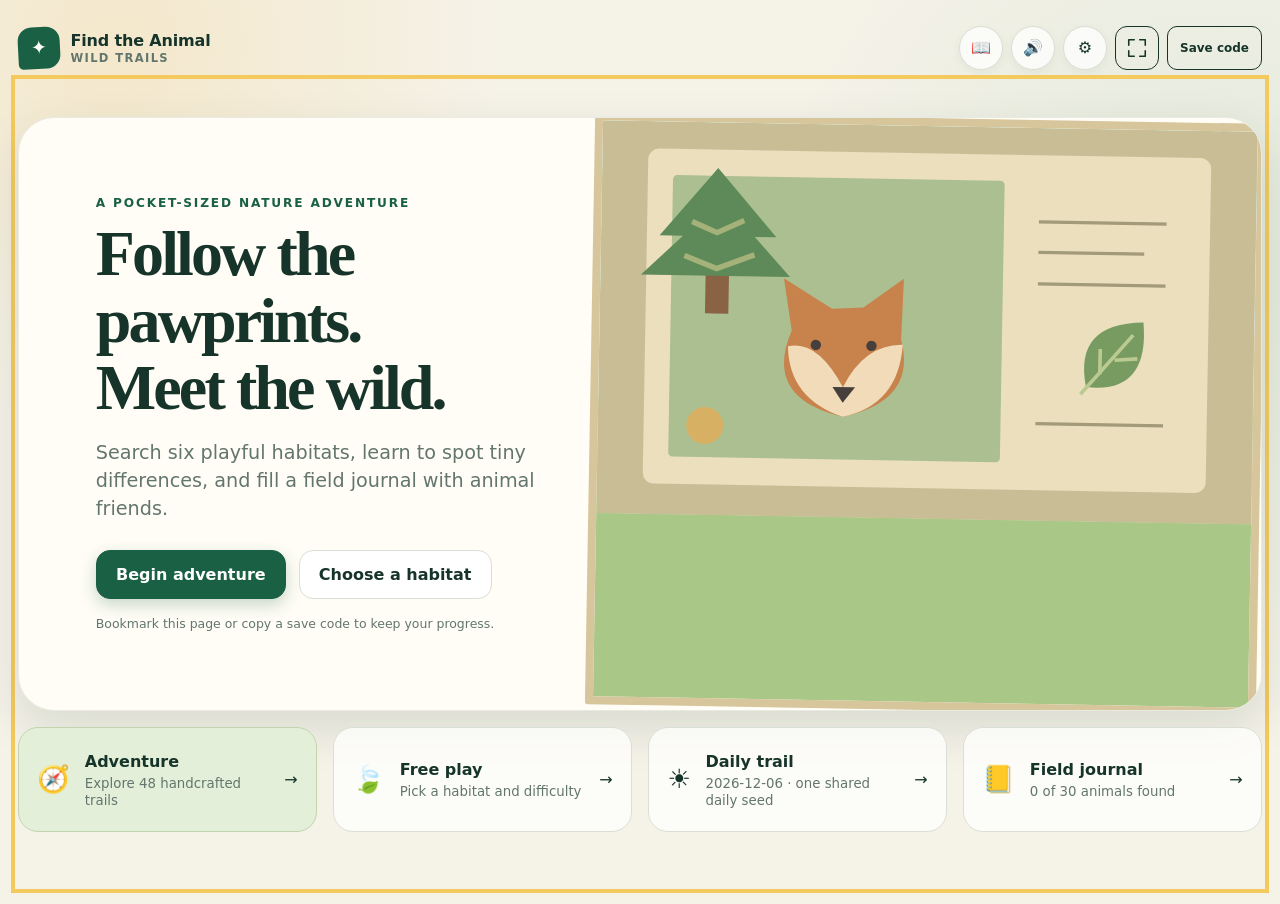
==== commit 48d06ac3: "update games" ====
--- a/find-the-animal/index.html
+++ b/find-the-animal/index.html
@@ -8,7 +8,7 @@
   <title>Find the Animal · Wild Trails</title>
   <link rel="stylesheet" href="styles.css">
 <link rel="stylesheet" href="screen.css?v=4">
-</head>
+<link rel="stylesheet" href="legacy-art.css?v=6"></head>
 <body data-ug-game="find-the-animal">
 <script src="portable-profile.js"></script>
   <a class="skip-link" href="#mainContent">Skip to game</a>
@@ -89,5 +89,5 @@
   <div class="toast" id="toast" role="status" aria-live="polite"></div>
   <script src="game.js"></script>
 <script src="screen.js?v=4"></script>
-</body>
+<script src="identities.js?v=6"></script><script src="artwork.js?v=6"></script><script src="legacy-art.js?v=6"></script></body>
 </html>
--- a/find-the-animal/legacy-art.css
+++ b/find-the-animal/legacy-art.css
@@ -0,0 +1,4 @@
+.legacy-world-art{width:100%;max-width:100%;overflow:hidden;border-radius:18px}.legacy-world-art .illustrated-scene{width:100%;height:auto;display:block}.legacy-world-art .scene-object{transform-box:fill-box;transform-origin:center}.legacy-world-art .drift{animation:legacy-drift 5s ease-in-out infinite alternate}.legacy-world-art .twinkle,.legacy-world-art .pearl-glow{animation:legacy-glow 2.5s ease-in-out infinite alternate}.illustrated-edition button{transition:filter .15s}.illustrated-edition button:hover{filter:brightness(1.06)}
+body[data-world=deliverytown] .hero-scene{background:none;border-radius:20px;box-shadow:0 12px 0 #a580552b;transform:rotate(-2deg)}body[data-world=deliverytown] .hero-scene .legacy-world-art{height:100%;display:grid;align-items:center;background:#b7d8df}body[data-world=night-hotel] .hotel-art{padding:0;background:none;display:grid;align-items:center;overflow:hidden;border:7px solid #aa9476;border-radius:48% 48% 8px 8px}body[data-world=night-hotel] .hotel-art .legacy-world-art{border-radius:0}body[data-world=night-hotel] .rooms .room{box-shadow:0 6px 0 #50485d44}body[data-world=wildjournal] .hero-art{padding:0;overflow:hidden;border:8px solid #d7c59c;border-radius:3px;transform:rotate(1deg)}body[data-world=wildjournal] .hero-art .legacy-world-art{border-radius:0}body[data-world=wildjournal] .journal-card{border-radius:3px;border-bottom:5px solid #9ca279}body[data-world=lightlab] .orbit-art{max-width:500px;display:grid;align-items:center;border:1px solid #647f9b;border-radius:32px;background:#1e334a;box-shadow:0 0 80px #7de0ed10}body[data-world=lightlab] .legacy-world-art{border-radius:0}body[data-world=lightlab] .board-wrap{box-shadow:0 0 45px #64d9f41c,0 0 0 4px #253e57}body[data-world=astralatlas] .hero-art{border:8px solid #b19065;box-shadow:0 10px 0 #6b5c4c66;border-radius:45% 45% 4px 4px;overflow:hidden}body[data-world=astralatlas] .hero-art .legacy-world-art{border-radius:0}body[data-world=rescueagency] .legacy-world-art{max-width:390px;border:5px solid #65889a;border-radius:5px;box-shadow:9px 9px 0 #23445333}body[data-world=pearlvoyage] .menu-content>.legacy-world-art{width:230px;margin:0 0 17px;border:3px double #97c5ba80;border-radius:50% 50% 8px 8px}body[data-world=pearlvoyage] .ocean-frame{border:2px solid #a3c3aa55;box-shadow:0 0 0 7px #123a43,0 18px 45px #061e2c66}body[data-world=harvestcut] #panel .hero>.legacy-world-art{max-width:360px;margin-bottom:18px;border:5px solid #c7c89b66;border-radius:20px}body[data-world=harvestcut] .journey-card{border:2px solid #d7d6a180;box-shadow:7px 9px 0 #0c282d55}
+@keyframes legacy-drift{to{translate:9px -5px}}@keyframes legacy-glow{to{opacity:.4;filter:drop-shadow(0 0 8px #e3ecc5)}}@media(max-width:700px){body[data-world=pearlvoyage] .menu-content>.legacy-world-art{width:150px;margin-bottom:12px}body[data-world=harvestcut] #panel .hero>.legacy-world-art{max-width:180px}body[data-world=rescueagency] .legacy-world-art{max-width:250px}body[data-world=lightlab] .orbit-art{min-height:0}.legacy-world-art{max-height:260px}.legacy-world-art .illustrated-scene{max-height:260px;object-fit:contain}}@media(prefers-reduced-motion:reduce){.legacy-world-art *{animation:none!important;transition:none!important}}
+body[data-world=rescueagency] .hero-space>.legacy-world-art{width:100%;max-width:none;height:100%;display:grid;align-items:center;background:#273f54;border:6px solid #75929b;border-radius:20px;box-shadow:none}
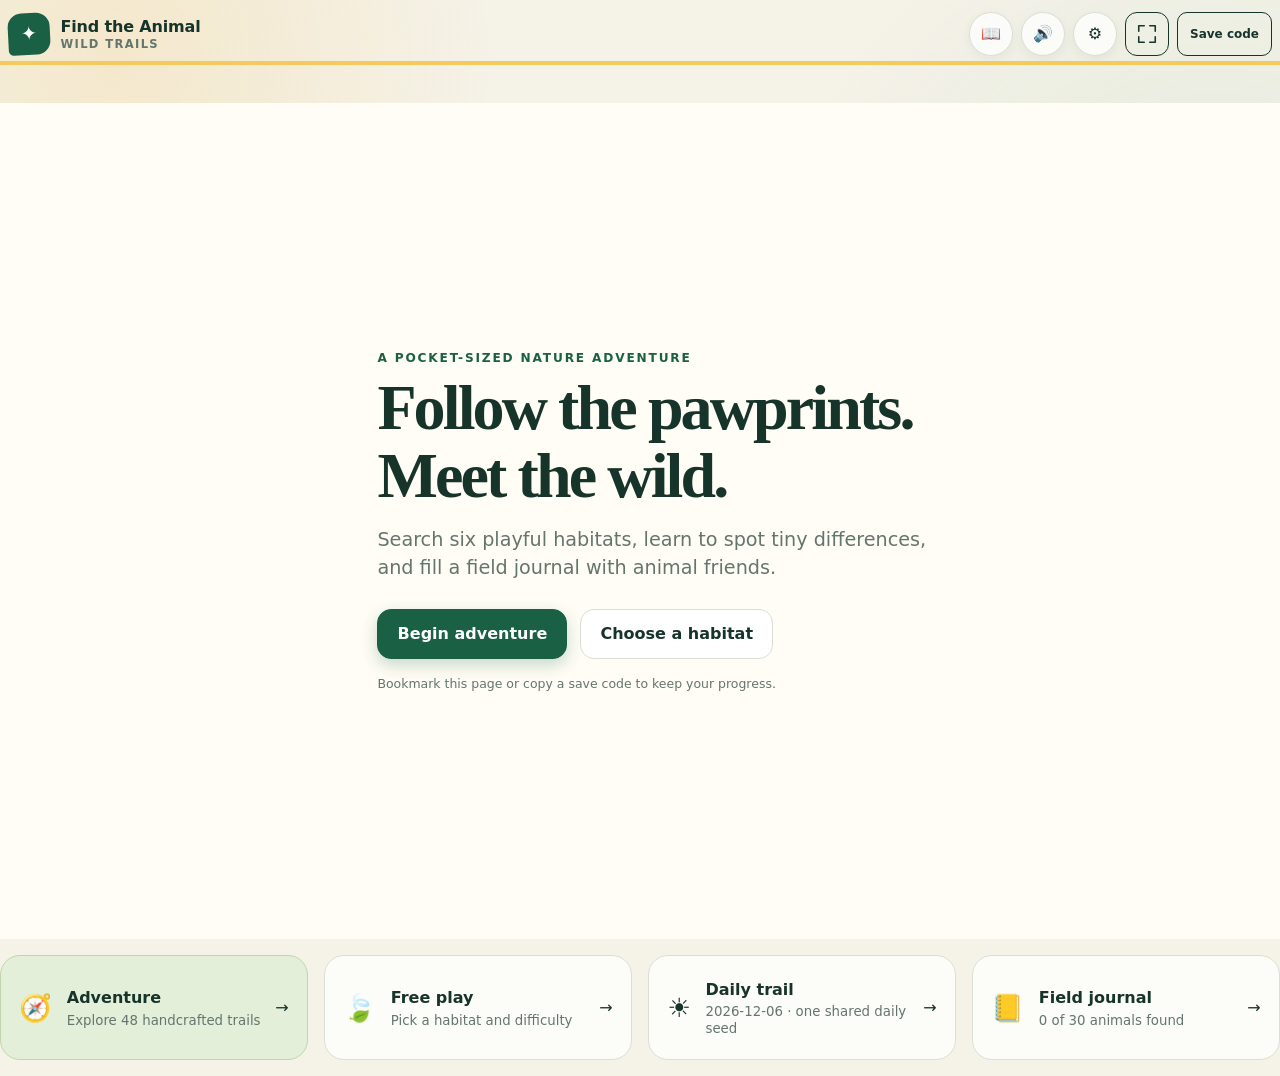
==== commit cf39624d: "update games" ====
--- a/find-the-animal/index.html
+++ b/find-the-animal/index.html
@@ -8,7 +8,8 @@
   <title>Find the Animal · Wild Trails</title>
   <link rel="stylesheet" href="styles.css">
 <link rel="stylesheet" href="screen.css?v=4">
-<link rel="stylesheet" href="legacy-art.css?v=6"></head>
+<link rel="stylesheet" href="legacy-art.css?v=6"><link rel="stylesheet" href="mobile-first.css?v=2">
+</head>
 <body data-ug-game="find-the-animal">
 <script src="portable-profile.js"></script>
   <a class="skip-link" href="#mainContent">Skip to game</a>
--- a/find-the-animal/mobile-first.css
+++ b/find-the-animal/mobile-first.css
@@ -0,0 +1,51 @@
+/* Phone layouts keep the game and its primary action close at hand. */
+@media (max-width: 700px) {
+  html { -webkit-text-size-adjust: 100%; overscroll-behavior: none; }
+  body { overscroll-behavior: none; }
+  button, select, input { touch-action: manipulation; }
+  canvas { touch-action: none; }
+  dialog { max-height: calc(100dvh - 24px); overflow: auto; }
+  body[data-game="patchwork-parade"] .shell,
+  body[data-game="puddle-engineers"] .shell,
+  body[data-game="picnic-pairs"] .shell,
+  body[data-game="mosaic-courtyard"] .shell,
+  body[data-game="pantry-shuffle"] .shell { width: 100%; padding: 0 max(8px, env(safe-area-inset-right)) max(8px, env(safe-area-inset-bottom)) max(8px, env(safe-area-inset-left)); }
+  body[data-game] .shell > header { min-height: 52px; }
+  body[data-game] .shell > .footnote, body[data-game] .shell > footer { display: none; }
+  body[data-game]:not([data-game="lantern-links"]) .game-menu { min-height: 0; gap: 12px; padding: 12px 0; }
+  body[data-game]:not([data-game="lantern-links"]) .menu-art { display: none; }
+  body[data-game]:not([data-game="lantern-links"]) .menu-copy { padding: 12px; }
+  body[data-game]:not([data-game="lantern-links"]) .menu-copy h1 { font-size: clamp(28px, 8vw, 40px); }
+  body[data-game]:not([data-game="lantern-links"]) .play-top { padding: 6px 0; gap: 8px; }
+  body[data-game]:not([data-game="lantern-links"]) .scene-caption { min-height: 0; padding: 8px; }
+  body[data-game]:not([data-game="lantern-links"]) .sidebar { position: static; padding: 6px; }
+  body[data-game="lantern-links"] .shell { width: 100%; padding-inline: max(8px, env(safe-area-inset-left)) max(8px, env(safe-area-inset-right)); }
+  body[data-game="lantern-links"] #menuArt { display: none; }
+  body[data-game="lantern-links"] .menu { min-height: 0; padding-block: 12px; }
+  body[data-ug-game="find-the-animal"] .hero-art,
+  body[data-ug-game="photon"] .orbit-art { display: none; }
+  body[data-ug-game="find-the-animal"] .hero-card,
+  body[data-ug-game="photon"] .home-layout { min-height: 0; }
+  body[data-ug-game="swipe"] #gameCanvas,
+  body[data-ug-game="pearls"] #game { touch-action: none; user-select: none; }
+}
+
+@media (max-width: 700px) {
+  .app-shell { padding: max(6px, env(safe-area-inset-top)) max(8px, env(safe-area-inset-right)) max(8px, env(safe-area-inset-bottom)) max(8px, env(safe-area-inset-left)); }
+  .app-header { height: 52px; }
+  .hero-copy { padding: 18px; }
+  .scene-footer > span:last-child { display: none; }
+  .play-stats .icon-button.small { width: 44px; height: 44px; }
+}
+
+/* Edge-to-edge game presentation, on phones and larger screens. */
+
+body[data-ug-game] .app-shell { width:100%; max-width:none; padding:0; }
+body[data-ug-game] .app-header { padding:4px max(8px,env(safe-area-inset-right)) 4px max(8px,env(safe-area-inset-left)); }
+body[data-ug-game] .hero-card, body[data-ug-game] .scene-frame, body[data-ug-game] .target-panel { border:0; border-radius:0; box-shadow:none; }
+body[data-ug-game] .hero-card { min-height:calc(100dvh - 64px); display:flex; justify-content:center; }
+body[data-ug-game] .hero-art { display:none; }
+body[data-ug-game]:has(#playScreen.active) .app-header { display:none; }
+body[data-ug-game] .play-screen { padding:max(4px,env(safe-area-inset-top)) max(4px,env(safe-area-inset-right)) max(4px,env(safe-area-inset-bottom)) max(4px,env(safe-area-inset-left)); }
+body[data-ug-game] .play-layout { height:calc(100dvh - 66px); min-height:0; gap:0; }
+body[data-ug-game] .scene-frame { flex:1; min-height:0; }
